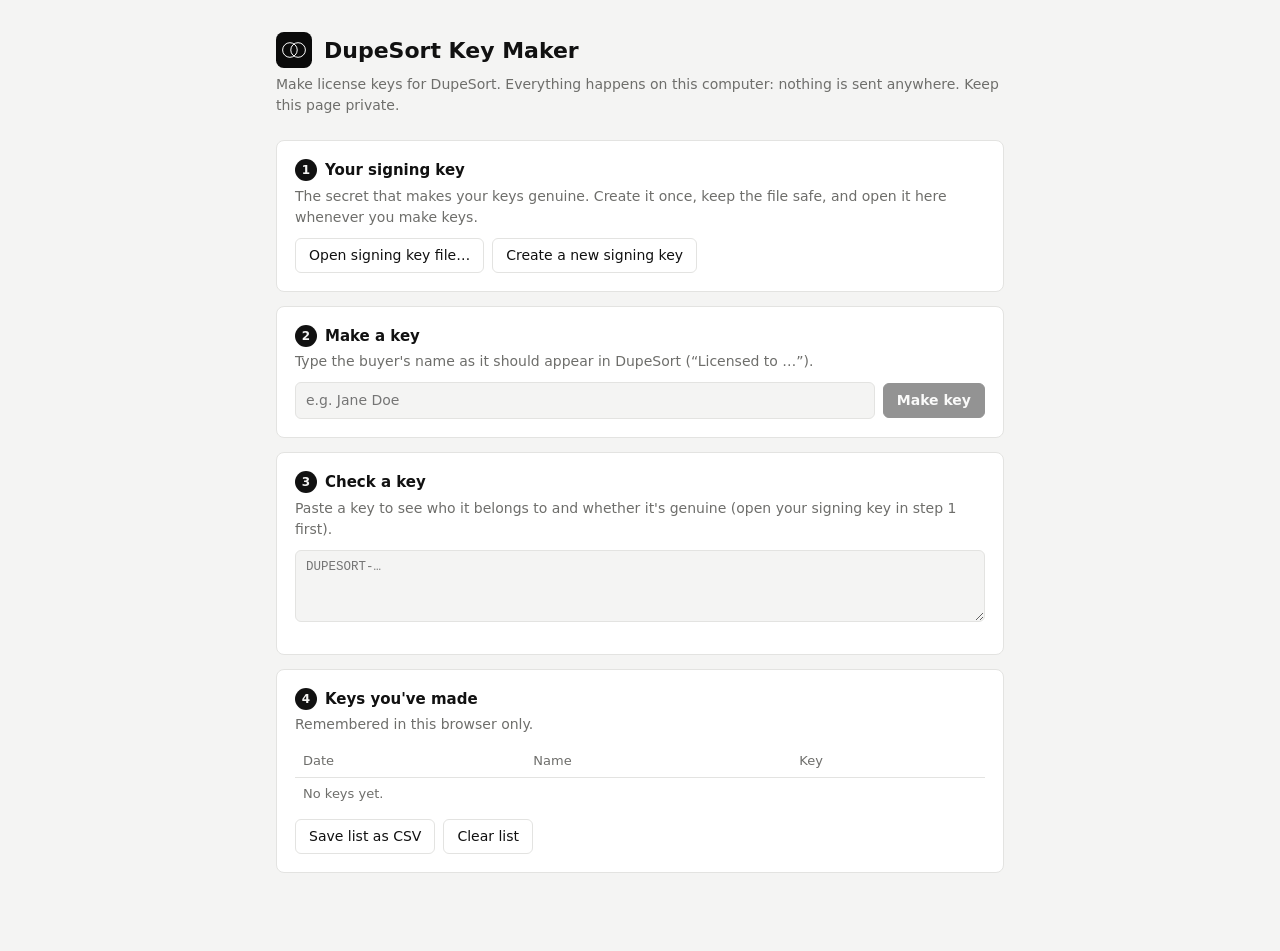
==== packaging/DupeSort Key Maker.html @ 5075fc5e "DupeSort Key Maker: make license keys in the browser, no install packaging/DupeSort Key Maker.html i" ====
<!doctype html>
<html lang="en">
<head>
<meta charset="utf-8">
<meta name="viewport" content="width=device-width, initial-scale=1">
<title>DupeSort Key Maker</title>
<style>
  :root { --bg:#f4f4f3; --surface:#fff; --line:#e3e3e1; --fg:#111; --muted:#6e6e6b; --soft:#ebebea; --ok:#15803d; --bad:#b42318; color-scheme: light; }
  @media (prefers-color-scheme: dark) { :root { --bg:#0e0e0e; --surface:#161616; --line:#2a2a2a; --fg:#ededed; --muted:#8f8f8c; --soft:#262626; --ok:#4ade80; --bad:#ff7b72; color-scheme: dark; } }
  * { box-sizing: border-box; }
  body { margin: 0; background: var(--bg); color: var(--fg); font: 14px/1.5 Inter, system-ui, -apple-system, "Segoe UI", Roboto, sans-serif; }
  main { max-width: 760px; margin: 0 auto; padding: 32px 16px 64px; }
  header { display: flex; align-items: center; gap: 12px; margin-bottom: 6px; }
  header svg { width: 36px; height: 36px; flex: none; }
  h1 { font-size: 22px; font-weight: 600; margin: 0; }
  .lead { color: var(--muted); margin: 0 0 24px; }
  section { background: var(--surface); border: 1px solid var(--line); border-radius: 8px; padding: 18px; margin-bottom: 14px; }
  h2 { font-size: 15px; font-weight: 600; margin: 0 0 4px; display: flex; gap: 8px; align-items: center; }
  h2 .n { display: inline-grid; place-items: center; width: 22px; height: 22px; border-radius: 50%; background: var(--fg); color: var(--bg); font-size: 12px; }
  p { margin: 0 0 10px; }
  .muted { color: var(--muted); }
  .row { display: flex; gap: 8px; flex-wrap: wrap; align-items: center; }
  button, .btn { font: inherit; min-height: 34px; padding: 6px 13px; border-radius: 6px; border: 1px solid var(--line); background: var(--surface); color: var(--fg); cursor: pointer; text-decoration: none; display: inline-flex; align-items: center; gap: 6px; white-space: nowrap; }
  button:hover, .btn:hover { background: var(--soft); }
  button.primary { background: var(--fg); color: var(--bg); border-color: var(--fg); font-weight: 600; }
  button:disabled { opacity: .45; cursor: default; }
  input[type=text], textarea { font: inherit; color: inherit; background: var(--bg); border: 1px solid var(--line); border-radius: 6px; padding: 7px 10px; width: 100%; }
  textarea { font-family: ui-monospace, "SF Mono", Menlo, Consolas, monospace; font-size: 12.5px; resize: vertical; }
  code, .mono { font-family: ui-monospace, "SF Mono", Menlo, Consolas, monospace; font-size: 12.5px; overflow-wrap: anywhere; }
  .box { background: var(--bg); border: 1px solid var(--line); border-radius: 6px; padding: 10px 12px; margin: 10px 0; }
  .ok { color: var(--ok); } .bad { color: var(--bad); }
  .warn { border-left: 3px solid var(--fg); padding: 6px 10px; background: var(--bg); margin: 10px 0; }
  table { width: 100%; border-collapse: collapse; font-size: 13px; }
  th, td { text-align: left; padding: 6px 8px; border-top: 1px solid var(--line); vertical-align: top; }
  th { color: var(--muted); font-weight: 500; border-top: 0; }
  [hidden] { display: none !important; }
</style>
</head>
<body>
<main>
  <header>
    <svg viewBox="0 0 512 512" aria-hidden="true"><rect width="512" height="512" rx="112" fill="#0a0a0a"/><g fill="none" stroke="#fff" stroke-width="14"><circle cx="198" cy="256" r="104"/><circle cx="314" cy="256" r="104"/></g></svg>
    <h1>DupeSort Key Maker</h1>
  </header>
  <p class="lead">Make license keys for DupeSort. Everything happens on this computer: nothing is sent anywhere. Keep this page private.</p>

  <section>
    <h2><span class="n">1</span> Your signing key</h2>
    <p class="muted">The secret that makes your keys genuine. Create it once, keep the file safe, and open it here whenever you make keys.</p>
    <div class="row">
      <button id="open" type="button">Open signing key file…</button>
      <button id="create" type="button">Create a new signing key</button>
      <input id="file" type="file" accept=".txt,*" hidden>
    </div>
    <div id="loaded" hidden>
      <p class="ok" style="margin-top:12px">✓ Signing key loaded.</p>
      <p>Public key (safe to share; it goes into the app):</p>
      <div class="box mono" id="public"></div>
      <div class="row">
        <button id="copy-public" type="button">Copy public key</button>
        <span class="muted" id="public-note"></span>
      </div>
    </div>
    <div class="warn" id="created-warning" hidden>
      <b>Saved as “dupesort-signing-key.txt” in your Downloads.</b> Move it somewhere safe and back it up
      (a password manager is ideal). Never share it or put it in GitHub. Without it you can't make keys that
      existing copies of DupeSort accept; with it, anyone can.
    </div>
  </section>

  <section>
    <h2><span class="n">2</span> Make a key</h2>
    <p class="muted">Type the buyer's name as it should appear in DupeSort (“Licensed to …”).</p>
    <div class="row" style="flex-wrap:nowrap">
      <input id="name" type="text" placeholder="e.g. Jane Doe" autocomplete="off">
      <button id="make" class="primary" type="button" disabled>Make key</button>
    </div>
    <div id="made" hidden>
      <div class="box mono" id="key"></div>
      <div class="row">
        <button id="copy-key" type="button">Copy key</button>
        <a class="btn" id="email" href="#">Email it…</a>
        <span class="muted" id="made-note"></span>
      </div>
    </div>
  </section>

  <section>
    <h2><span class="n">3</span> Check a key</h2>
    <p class="muted">Paste a key to see who it belongs to and whether it's genuine (open your signing key in step 1 first).</p>
    <textarea id="check" rows="3" placeholder="DUPESORT-…"></textarea>
    <p id="check-result" style="margin:8px 0 0"></p>
  </section>

  <section>
    <h2><span class="n">4</span> Keys you've made</h2>
    <p class="muted">Remembered in this browser only.</p>
    <table><thead><tr><th>Date</th><th>Name</th><th>Key</th></tr></thead><tbody id="log"></tbody></table>
    <div class="row" style="margin-top:10px">
      <button id="export" type="button">Save list as CSV</button>
      <button id="clear" type="button">Clear list</button>
    </div>
  </section>
</main>
<script id="core">
(() => {
// Ed25519 (RFC 8032) and DupeSort license keys, the same as dupesort/licensing.py.
// Pure JavaScript with BigInt; SHA-512 comes from the browser (or Node) Web Crypto API.

const p = 2n ** 255n - 19n;
const q = 2n ** 252n + 27742317777372353535851937790883648493n;
const mod = (a, m = p) => ((a % m) + m) % m;

function powmod(b, e, m = p) {
  let r = 1n;
  b = mod(b, m);
  while (e > 0n) {
    if (e & 1n) r = (r * b) % m;
    b = (b * b) % m;
    e >>= 1n;
  }
  return r;
}

const d = mod(-121665n * powmod(121666n, p - 2n));
const sqrtM1 = powmod(2n, (p - 1n) / 4n);

function add(P, Q) {
  const A = mod((P[1] - P[0]) * (Q[1] - Q[0])), B = mod((P[1] + P[0]) * (Q[1] + Q[0]));
  const C = mod(2n * P[3] * Q[3] * d), D = mod(2n * P[2] * Q[2]);
  const E = B - A, F = D - C, G = D + C, H = B + A;
  return [mod(E * F), mod(G * H), mod(F * G), mod(E * H)];
}

function mul(s, P) {
  let Q = [0n, 1n, 1n, 0n];
  while (s > 0n) {
    if (s & 1n) Q = add(Q, P);
    P = add(P, P);
    s >>= 1n;
  }
  return Q;
}

function recoverX(y, sign) {
  if (y >= p) return null;
  const x2 = mod((y * y - 1n) * powmod(d * y * y + 1n, p - 2n));
  if (x2 === 0n) return sign ? null : 0n;
  let x = powmod(x2, (p + 3n) / 8n);
  if (mod(x * x - x2) !== 0n) x = mod(x * sqrtM1);
  if (mod(x * x - x2) !== 0n) return null;
  if (Number(x & 1n) !== sign) x = p - x;
  return x;
}

const gy = mod(4n * powmod(5n, p - 2n));
const gx = recoverX(gy, 0);
const G = [gx, gy, 1n, mod(gx * gy)];

const toLE = (n, len = 32) => {
  const out = new Uint8Array(len);
  for (let i = 0; i < len; i++, n >>= 8n) out[i] = Number(n & 255n);
  return out;
};
const fromLE = (b) => b.reduceRight((acc, x) => (acc << 8n) | BigInt(x), 0n);

function compress(P) {
  const zinv = powmod(P[2], p - 2n);
  const x = mod(P[0] * zinv), y = mod(P[1] * zinv);
  return toLE(y | ((x & 1n) << 255n));
}

function decompress(s) {
  if (s.length !== 32) return null;
  let y = fromLE(s);
  const sign = Number(y >> 255n);
  y &= (1n << 255n) - 1n;
  const x = recoverX(y, sign);
  return x === null ? null : [x, y, 1n, mod(x * y)];
}

function equal(P, Q) {
  return mod(P[0] * Q[2] - Q[0] * P[2]) === 0n && mod(P[1] * Q[2] - Q[1] * P[2]) === 0n;
}

const concat = (...parts) => {
  const out = new Uint8Array(parts.reduce((n, x) => n + x.length, 0));
  let o = 0;
  for (const x of parts) {
    out.set(x, o);
    o += x.length;
  }
  return out;
};

async function sha512(bytes) {
  return new Uint8Array(await crypto.subtle.digest('SHA-512', bytes));
}

async function expand(secret) {
  const h = await sha512(secret);
  let a = fromLE(h.slice(0, 32));
  a &= (1n << 254n) - 8n;
  a |= 1n << 254n;
  return [a, h.slice(32)];
}

const modq = async (bytes) => mod(fromLE(await sha512(bytes)), q);

async function publicKeyOf(secret) {
  const [a] = await expand(secret);
  return compress(mul(a, G));
}

async function sign(secret, message) {
  const [a, prefix] = await expand(secret);
  const A = compress(mul(a, G));
  const r = await modq(concat(prefix, message));
  const Rs = compress(mul(r, G));
  const s = mod(r + (await modq(concat(Rs, A, message))) * a, q);
  return concat(Rs, toLE(s));
}

async function verify(publicKey, message, signature) {
  if (publicKey.length !== 32 || signature.length !== 64) return false;
  const A = decompress(publicKey), R = decompress(signature.slice(0, 32));
  if (!A || !R) return false;
  const s = fromLE(signature.slice(32));
  if (s >= q) return false;
  const h = await modq(concat(signature.slice(0, 32), publicKey, message));
  return equal(mul(s, G), add(R, mul(h, A)));
}

// --- DupeSort license keys ---------------------------------------------------------------------

const hex = (b) => [...b].map((x) => x.toString(16).padStart(2, '0')).join('');
function unhex(text) {
  const t = (text || '').trim().toLowerCase();
  if (!/^([0-9a-f]{2})+$/.test(t)) return null;
  return new Uint8Array(t.match(/../g).map((x) => parseInt(x, 16)));
}

const B32 = 'ABCDEFGHIJKLMNOPQRSTUVWXYZ234567';
function base32(bytes) {
  let bits = 0, value = 0, out = '';
  for (const b of bytes) {
    value = (value << 8) | b;
    bits += 8;
    while (bits >= 5) {
      out += B32[(value >>> (bits - 5)) & 31];
      bits -= 5;
    }
  }
  if (bits > 0) out += B32[(value << (5 - bits)) & 31];
  return out;
}
function unbase32(text) {
  let bits = 0, value = 0;
  const out = [];
  for (const ch of text) {
    const i = B32.indexOf(ch);
    if (i < 0) return null;
    value = (value << 5) | i;
    bits += 5;
    if (bits >= 8) {
      out.push((value >>> (bits - 8)) & 255);
      bits -= 8;
    }
  }
  return new Uint8Array(out);
}

const PREFIX = 'DUPESORT';

/** Same as licensing.make_key: payload {"v":1,"n":name,"d":date} + Ed25519 signature. */
async function makeKey(secret, name, issued) {
  const date = issued || new Date().toISOString().slice(0, 10);
  const payload = new TextEncoder().encode(JSON.stringify({ v: 1, n: name.trim(), d: date }));
  if (payload.length > 255) throw new Error('The name is too long for a key.');
  const raw = concat(new Uint8Array([payload.length]), payload, await sign(secret, payload));
  const text = base32(raw);
  return `${PREFIX}-${text.match(/.{1,5}/g).join('-')}`;
}

/** Same as licensing.read_key: {name, issued} for a genuine key, else null. */
async function readKey(text, publicKey) {
  let clean = (text || '').toUpperCase().replace(/[^A-Z0-9]/g, '');
  if (clean.startsWith(PREFIX)) clean = clean.slice(PREFIX.length);
  const raw = unbase32(clean);
  if (!raw || raw.length < 66) return null;
  const n = raw[0];
  const payload = raw.slice(1, 1 + n), signature = raw.slice(1 + n);
  if (!(await verify(publicKey, payload, signature))) return null;
  try {
    const data = JSON.parse(new TextDecoder().decode(payload));
    return { name: String(data.n ?? ''), issued: String(data.d ?? '') };
  } catch {
    return null;
  }
}

globalThis.DupeKeys = { publicKeyOf, sign, verify, hex, unhex, PREFIX, makeKey, readKey };
})();
</script>
<script>
(() => {
  const K = globalThis.DupeKeys;
  const $ = (s) => document.querySelector(s);
  let secret = null, publicKey = null;
  const LOG = 'dupesort-keymaker-log';

  const readLog = () => { try { return JSON.parse(localStorage.getItem(LOG) || '[]'); } catch { return []; } };
  const writeLog = (rows) => { try { localStorage.setItem(LOG, JSON.stringify(rows)); } catch {} };
  const esc = (s) => String(s).replace(/[&<>"']/g, (c) => ({ '&': '&amp;', '<': '&lt;', '>': '&gt;', '"': '&quot;', "'": '&#39;' })[c]);

  function renderLog() {
    const rows = readLog();
    $('#log').innerHTML = rows.length
      ? rows.slice().reverse().map((r) => `<tr><td>${esc(r.date)}</td><td>${esc(r.name)}</td><td class="mono">${esc(r.key)}</td></tr>`).join('')
      : '<tr><td colspan="3" class="muted">No keys yet.</td></tr>';
  }

  async function useSecret(bytes, created) {
    secret = bytes;
    publicKey = await K.publicKeyOf(secret);
    $('#public').textContent = K.hex(publicKey);
    $('#loaded').hidden = false;
    $('#created-warning').hidden = !created;
    $('#make').disabled = !$('#name').value.trim();
    $('#public-note').textContent = created
      ? 'Send this public key to put into DupeSort (dupesort/licensing.py), then release a new version.'
      : '';
    checkKey();
  }

  function download(name, text, type = 'text/plain') {
    const a = document.createElement('a');
    a.href = URL.createObjectURL(new Blob([text], { type }));
    a.download = name;
    a.click();
    setTimeout(() => URL.revokeObjectURL(a.href), 1000);
  }

  $('#create').addEventListener('click', async () => {
    if (secret && !confirm('A signing key is already loaded. Create a different one? Keys made with the new one only work after its public key is in DupeSort.')) return;
    const bytes = crypto.getRandomValues(new Uint8Array(32));
    download('dupesort-signing-key.txt', K.hex(bytes) + '\n');
    await useSecret(bytes, true);
  });
  $('#open').addEventListener('click', () => $('#file').click());
  $('#file').addEventListener('change', async (e) => {
    const f = e.target.files[0];
    e.target.value = '';
    if (!f) return;
    const bytes = K.unhex((await f.text()).trim());
    if (!bytes || bytes.length !== 32) {
      alert("That file isn't a DupeSort signing key (it should hold 64 hexadecimal characters).");
      return;
    }
    await useSecret(bytes, false);
  });
  $('#copy-public').addEventListener('click', () => navigator.clipboard.writeText($('#public').textContent));

  $('#name').addEventListener('input', () => { $('#make').disabled = !secret || !$('#name').value.trim(); });
  $('#name').addEventListener('keydown', (e) => { if (e.key === 'Enter' && !$('#make').disabled) $('#make').click(); });
  $('#make').addEventListener('click', async () => {
    const name = $('#name').value.trim();
    let key;
    try {
      key = await K.makeKey(secret, name);
    } catch (err) {
      alert(err.message);
      return;
    }
    const check = await K.readKey(key, publicKey);
    if (!check || check.name !== name) {
      alert('Something went wrong making that key. Please try again.');
      return;
    }
    $('#key').textContent = key;
    $('#made').hidden = false;
    $('#made-note').textContent = `For ${name}`;
    const subject = encodeURIComponent('Your DupeSort license key');
    const body = encodeURIComponent(
      `Hello ${name},\n\nThank you for buying DupeSort! Here is your license key:\n\n${key}\n\n` +
      'To activate: open DupeSort, choose Help > Activate DupeSort… (or click the trial button at the ' +
      'bottom of the sidebar), paste the key and press Activate.\n\nThe key works offline and stays ' +
      'activated when DupeSort updates. Please keep this email.\n');
    $('#email').href = `mailto:?subject=${subject}&body=${body}`;
    const rows = readLog();
    rows.push({ date: new Date().toISOString().slice(0, 10), name, key });
    writeLog(rows);
    renderLog();
  });
  $('#copy-key').addEventListener('click', () => navigator.clipboard.writeText($('#key').textContent));

  async function checkKey() {
    const text = $('#check').value.trim();
    const out = $('#check-result');
    if (!text) { out.textContent = ''; return; }
    if (!publicKey) { out.innerHTML = '<span class="muted">Open your signing key first (step 1).</span>'; return; }
    const lic = await K.readKey(text, publicKey);
    out.innerHTML = lic
      ? `<span class="ok">✓ Genuine.</span> Licensed to <b>${esc(lic.name)}</b>, made ${esc(lic.issued)}.`
      : '<span class="bad">✗ Not a genuine key</span> (or it was made with a different signing key).';
  }
  $('#check').addEventListener('input', checkKey);

  $('#export').addEventListener('click', () => {
    const q = (v) => `"${String(v).replace(/"/g, '""')}"`;
    const rows = readLog();
    download('DupeSort keys.csv', '﻿' + [['Date', 'Name', 'Key'], ...rows.map((r) => [r.date, r.name, r.key])].map((r) => r.map(q).join(',')).join('\r\n') + '\r\n', 'text/csv');
  });
  $('#clear').addEventListener('click', () => {
    if (confirm('Clear the list of keys made in this browser? The keys themselves keep working.')) { writeLog([]); renderLog(); }
  });

  renderLog();
  window.keymaker = { useSecret, get publicKey() { return publicKey; } };  // for tests
})();
</script>
</body>
</html>
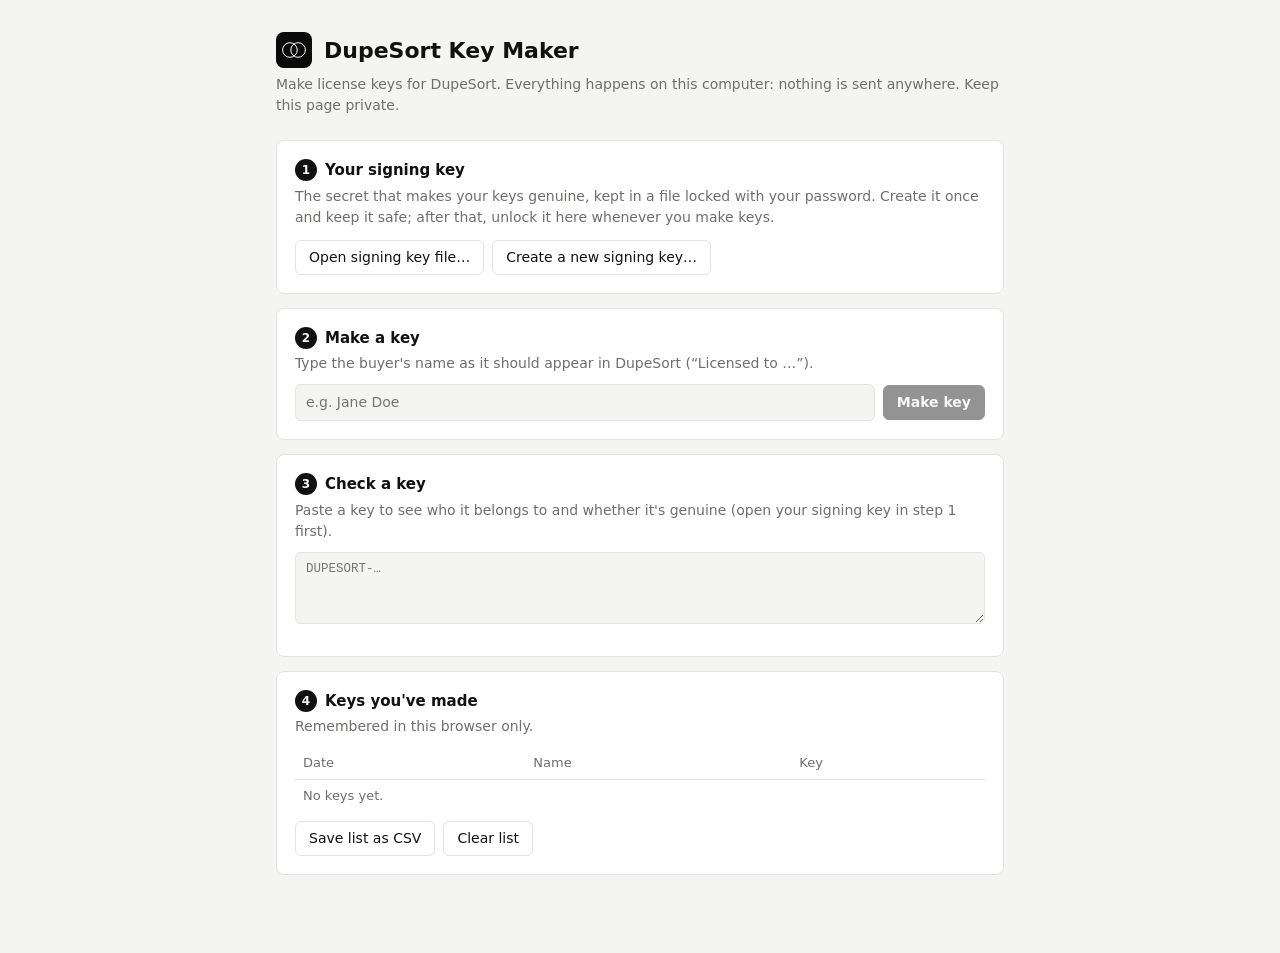
==== commit ed9c7a22: "DupeSort Key Maker as a portable app, with a password-locked signing key Like Tanod Key Maker: "Dupe" ====
--- a/packaging/DupeSort Key Maker.html
+++ b/packaging/DupeSort Key Maker.html
@@ -46,26 +46,58 @@
 
   <section>
     <h2><span class="n">1</span> Your signing key</h2>
-    <p class="muted">The secret that makes your keys genuine. Create it once, keep the file safe, and open it here whenever you make keys.</p>
-    <div class="row">
-      <button id="open" type="button">Open signing key file…</button>
-      <button id="create" type="button">Create a new signing key</button>
-      <input id="file" type="file" accept=".txt,*" hidden>
-    </div>
+    <p class="muted">The secret that makes your keys genuine, kept in a file locked with your password.
+      Create it once and keep it safe; after that, unlock it here whenever you make keys.</p>
+
+    <div id="current" hidden>
+      <p style="margin:0 0 6px">Signing key file: <span class="mono" id="current-path"></span></p>
+    </div>
+
+    <div id="unlock" hidden>
+      <div class="row" style="flex-wrap:nowrap">
+        <input id="unlock-pw" type="password" placeholder="Password for the signing key" autocomplete="current-password">
+        <button id="unlock-btn" class="primary" type="button">Unlock</button>
+      </div>
+      <p class="muted" id="unlock-msg" style="margin:6px 0 0"></p>
+    </div>
+
     <div id="loaded" hidden>
-      <p class="ok" style="margin-top:12px">✓ Signing key loaded.</p>
+      <p class="ok" style="margin-top:4px">✓ Signing key unlocked. It stays in memory only, until you close this page.</p>
       <p>Public key (safe to share; it goes into the app):</p>
       <div class="box mono" id="public"></div>
       <div class="row">
         <button id="copy-public" type="button">Copy public key</button>
+        <button id="reveal" type="button" hidden>Show in folder</button>
         <span class="muted" id="public-note"></span>
       </div>
     </div>
-    <div class="warn" id="created-warning" hidden>
-      <b>Saved as “dupesort-signing-key.txt” in your Downloads.</b> Move it somewhere safe and back it up
-      (a password manager is ideal). Never share it or put it in GitHub. Without it you can't make keys that
-      existing copies of DupeSort accept; with it, anyone can.
-    </div>
+
+    <div class="row" id="choose" style="margin-top:12px">
+      <button id="open" type="button">Open signing key file…</button>
+      <button id="create" type="button">Create a new signing key…</button>
+      <input id="file" type="file" accept=".txt,*" hidden>
+    </div>
+
+    <div id="path-form" hidden style="margin-top:10px">
+      <p class="muted" style="margin:0 0 6px">Paste the key file's location (in Explorer: Shift + right-click the file → Copy as path).</p>
+      <div class="row" style="flex-wrap:nowrap">
+        <input id="path" type="text" placeholder="e.g. D:\Keys\dupesort-signing-key.txt">
+        <button id="path-btn" type="button">Open</button>
+      </div>
+    </div>
+
+    <div id="new-form" hidden style="margin-top:12px">
+      <p style="margin:0 0 6px"><b>Choose a password</b> for the new signing key (at least 10 characters).
+        Nothing stores it: if you forget it, the key is gone and keys can't be made for versions already released.</p>
+      <div class="row" style="flex-wrap:nowrap">
+        <input id="new-pw" type="password" placeholder="Password" autocomplete="new-password">
+        <input id="new-pw2" type="password" placeholder="Type it again" autocomplete="new-password">
+        <button id="new-btn" class="primary" type="button">Create</button>
+      </div>
+      <p class="muted" id="new-msg" style="margin:6px 0 0"></p>
+    </div>
+
+    <div class="warn" id="created-warning" hidden></div>
   </section>
 
   <section>
@@ -299,38 +331,153 @@
   }
 }
 
-globalThis.DupeKeys = { publicKeyOf, sign, verify, hex, unhex, PREFIX, makeKey, readKey };
+// --- the signing key file, optionally locked with a password -----------------------------------
+// Plain: 64 hexadecimal characters (the same as packaging/license_tool.py).
+// Locked: "DUPESORT-PRIVATE-KEY-1:" + base64(salt 16 | iv 12 | AES-256-GCM ciphertext), with the
+// AES key derived from the password by PBKDF2-SHA256 (600,000 rounds). The password isn't stored.
+const LOCKED_PREFIX = 'DUPESORT-PRIVATE-KEY-1:';
+const KDF_ROUNDS = 600000;
+const MIN_PASSWORD = 10;
+
+const b64 = (bytes) => btoa(String.fromCharCode(...bytes));
+const unb64 = (text) => Uint8Array.from(atob(text), (c) => c.charCodeAt(0));
+
+async function aesKey(password, salt) {
+  const base = await crypto.subtle.importKey('raw', new TextEncoder().encode(password), 'PBKDF2', false, ['deriveKey']);
+  return crypto.subtle.deriveKey({ name: 'PBKDF2', salt, iterations: KDF_ROUNDS, hash: 'SHA-256' }, base,
+    { name: 'AES-GCM', length: 256 }, false, ['encrypt', 'decrypt']);
+}
+
+function isLocked(text) {
+  return (text || '').trim().startsWith(LOCKED_PREFIX);
+}
+
+/** The key file's text for `secret`: locked with `password`, or plain hex if none is given. */
+async function keyFileText(secret, password) {
+  if (!password) return hex(secret) + '\n';
+  if (password.length < MIN_PASSWORD) throw new Error(`Use a password of at least ${MIN_PASSWORD} characters.`);
+  const salt = crypto.getRandomValues(new Uint8Array(16)), iv = crypto.getRandomValues(new Uint8Array(12));
+  const ct = new Uint8Array(await crypto.subtle.encrypt({ name: 'AES-GCM', iv }, await aesKey(password, salt), secret));
+  return LOCKED_PREFIX + b64(concat(salt, iv, ct)) + '\n';
+}
+
+/** The 32-byte secret from a key file's text. Throws "password needed" / "wrong password". */
+async function secretFromFile(text, password) {
+  const t = (text || '').trim();
+  if (!isLocked(t)) {
+    const bytes = unhex(t);
+    if (!bytes || bytes.length !== 32) throw new Error("That file isn't a DupeSort signing key.");
+    return bytes;
+  }
+  if (!password) throw new Error('password needed');
+  let raw;
+  try {
+    raw = unb64(t.slice(LOCKED_PREFIX.length));
+  } catch {
+    throw new Error("That file isn't a DupeSort signing key.");
+  }
+  try {
+    const plain = await crypto.subtle.decrypt({ name: 'AES-GCM', iv: raw.slice(16, 28) },
+      await aesKey(password, raw.slice(0, 16)), raw.slice(28));
+    return new Uint8Array(plain);
+  } catch {
+    throw new Error('wrong password');
+  }
+}
+
+globalThis.DupeKeys = { publicKeyOf, sign, verify, hex, unhex, PREFIX, makeKey, readKey,
+  isLocked, keyFileText, secretFromFile, MIN_PASSWORD };
 })();
 </script>
 <script>
 (() => {
   const K = globalThis.DupeKeys;
   const $ = (s) => document.querySelector(s);
-  let secret = null, publicKey = null;
+  const APP = window.KEYMAKER || null; // set when the page runs inside DupeSort Key Maker
+  let secret = null, publicKey = null, lockedText = null, failures = 0;
   const LOG = 'dupesort-keymaker-log';
-
-  const readLog = () => { try { return JSON.parse(localStorage.getItem(LOG) || '[]'); } catch { return []; } };
-  const writeLog = (rows) => { try { localStorage.setItem(LOG, JSON.stringify(rows)); } catch {} };
+  let ledgerRows = [];
+
   const esc = (s) => String(s).replace(/[&<>"']/g, (c) => ({ '&': '&amp;', '<': '&lt;', '>': '&gt;', '"': '&quot;', "'": '&#39;' })[c]);
 
+  async function api(path, body = {}) {
+    const res = await fetch(path, { method: 'POST', headers: { 'Content-Type': 'application/json', 'X-Token': APP.token }, body: JSON.stringify(body) });
+    const data = await res.json().catch(() => ({}));
+    if (!res.ok) throw new Error(data.error || `The Key Maker answered ${res.status}.`);
+    return data;
+  }
+
+  // --- the ledger: a file next to the key (in the program), or this browser (page on its own) ---
+  function readLocal() { try { return JSON.parse(localStorage.getItem(LOG) || '[]'); } catch { return []; } }
+  async function addToLedger(row) {
+    if (APP) ledgerRows = (await api('/api/ledger/add', row)).ledger;
+    else {
+      ledgerRows = readLocal().concat([row]);
+      try { localStorage.setItem(LOG, JSON.stringify(ledgerRows)); } catch {}
+    }
+    renderLog();
+  }
   function renderLog() {
-    const rows = readLog();
-    $('#log').innerHTML = rows.length
-      ? rows.slice().reverse().map((r) => `<tr><td>${esc(r.date)}</td><td>${esc(r.name)}</td><td class="mono">${esc(r.key)}</td></tr>`).join('')
+    $('#log').innerHTML = ledgerRows.length
+      ? ledgerRows.slice().reverse().map((r) => `<tr><td>${esc(r.date)}</td><td>${esc(r.name)}</td><td class="mono">${esc(r.key)}</td></tr>`).join('')
       : '<tr><td colspan="3" class="muted">No keys yet.</td></tr>';
   }
 
-  async function useSecret(bytes, created) {
+  // --- step 1 ---------------------------------------------------------------------------------
+  function show(id, on) { $(id).hidden = !on; }
+
+  async function useSecret(bytes, note = '') {
     secret = bytes;
     publicKey = await K.publicKeyOf(secret);
     $('#public').textContent = K.hex(publicKey);
-    $('#loaded').hidden = false;
-    $('#created-warning').hidden = !created;
+    show('#loaded', true);
+    show('#unlock', false);
+    show('#new-form', false);
+    show('#path-form', false);
+    $('#public-note').textContent = note;
     $('#make').disabled = !$('#name').value.trim();
-    $('#public-note').textContent = created
-      ? 'Send this public key to put into DupeSort (dupesort/licensing.py), then release a new version.'
-      : '';
     checkKey();
+  }
+
+  async function openText(text, path) {
+    lockedText = null;
+    secret = null;
+    show('#loaded', false);
+    if (path) {
+      $('#current-path').textContent = path;
+      show('#current', true);
+    }
+    if (K.isLocked(text)) {
+      lockedText = text;
+      show('#unlock', true);
+      $('#unlock-msg').textContent = '';
+      $('#unlock-pw').value = '';
+      $('#unlock-pw').focus();
+      return;
+    }
+    await useSecret(await K.secretFromFile(text),
+      'This key file has no password. Make a new locked one with “Create a new signing key…” when you can.');
+  }
+
+  async function unlock() {
+    if (!lockedText) return;
+    const btn = $('#unlock-btn');
+    btn.disabled = true;
+    $('#unlock-msg').textContent = 'Unlocking…';
+    try {
+      await useSecret(await K.secretFromFile(lockedText, $('#unlock-pw').value));
+      failures = 0;
+      $('#unlock-pw').value = '';
+    } catch (e) {
+      failures += 1;
+      const wait = Math.min(30, 2 ** (failures - 1)); // a growing pause after wrong passwords
+      $('#unlock-msg').textContent = e.message === 'wrong password'
+        ? `That password doesn't open the key. Try again in ${wait} s.` : e.message;
+      await new Promise((r) => setTimeout(r, wait * 1000));
+      $('#unlock-msg').textContent = e.message === 'wrong password' ? "That password doesn't open the key." : e.message;
+    } finally {
+      btn.disabled = false;
+    }
   }
 
   function download(name, text, type = 'text/plain') {
@@ -341,26 +488,85 @@
     setTimeout(() => URL.revokeObjectURL(a.href), 1000);
   }
 
-  $('#create').addEventListener('click', async () => {
-    if (secret && !confirm('A signing key is already loaded. Create a different one? Keys made with the new one only work after its public key is in DupeSort.')) return;
+  async function createKey() {
+    const pw = $('#new-pw').value, pw2 = $('#new-pw2').value;
+    if (pw.length < K.MIN_PASSWORD) return ($('#new-msg').textContent = `Use at least ${K.MIN_PASSWORD} characters.`);
+    if (pw !== pw2) return ($('#new-msg').textContent = "The two passwords don't match.");
+    $('#new-msg').textContent = 'Creating…';
     const bytes = crypto.getRandomValues(new Uint8Array(32));
-    download('dupesort-signing-key.txt', K.hex(bytes) + '\n');
-    await useSecret(bytes, true);
+    const text = await K.keyFileText(bytes, pw);
+    let where;
+    try {
+      if (APP) where = (await api('/api/key/save', { text })).path;
+      else download('dupesort-signing-key.txt', text);
+    } catch (e) {
+      $('#new-msg').textContent = e.message;
+      return;
+    }
+    $('#new-pw').value = $('#new-pw2').value = '';
+    if (where) {
+      $('#current-path').textContent = where;
+      show('#current', true);
+    }
+    const warn = $('#created-warning');
+    warn.innerHTML = `<b>${where ? `Saved as ${esc(where)}.` : 'Saved as “dupesort-signing-key.txt” in your Downloads.'}</b> ` +
+      'Back it up now (a USB drive and a password manager are good places) and remember the password: ' +
+      "nothing stores it. Never share the file or put it in GitHub. Without it you can't make keys that existing " +
+      'copies of DupeSort accept.';
+    show('#created-warning', true);
+    await useSecret(bytes, 'Send this public key to be put into DupeSort (dupesort/licensing.py), then release a new version.');
+    if (APP) await loadLedger();
+  }
+
+  async function loadLedger() {
+    if (APP) ledgerRows = (await api('/api/state')).ledger;
+    else ledgerRows = readLocal();
+    renderLog();
+  }
+
+  $('#unlock-btn').addEventListener('click', unlock);
+  $('#unlock-pw').addEventListener('keydown', (e) => e.key === 'Enter' && unlock());
+  $('#create').addEventListener('click', () => {
+    if (secret && !confirm('A signing key is already unlocked. Create a different one? Keys made with the new one only work after its public key is in DupeSort.')) return;
+    show('#new-form', true);
+    show('#path-form', false);
+    $('#new-msg').textContent = '';
+    $('#new-pw').focus();
   });
-  $('#open').addEventListener('click', () => $('#file').click());
+  $('#new-btn').addEventListener('click', createKey);
+  $('#new-pw2').addEventListener('keydown', (e) => e.key === 'Enter' && createKey());
+  $('#open').addEventListener('click', () => {
+    if (APP) {
+      show('#path-form', true);
+      show('#new-form', false);
+      $('#path').focus();
+    } else $('#file').click();
+  });
+  $('#path-btn').addEventListener('click', async () => {
+    try {
+      const r = await api('/api/key/read', { path: $('#path').value });
+      await openText(r.text, r.path);
+      show('#path-form', false);
+      await loadLedger();
+    } catch (e) {
+      alert(e.message);
+    }
+  });
+  $('#path').addEventListener('keydown', (e) => e.key === 'Enter' && $('#path-btn').click());
   $('#file').addEventListener('change', async (e) => {
     const f = e.target.files[0];
     e.target.value = '';
     if (!f) return;
-    const bytes = K.unhex((await f.text()).trim());
-    if (!bytes || bytes.length !== 32) {
-      alert("That file isn't a DupeSort signing key (it should hold 64 hexadecimal characters).");
-      return;
-    }
-    await useSecret(bytes, false);
+    try {
+      await openText(await f.text(), f.name);
+    } catch (err) {
+      alert(err.message);
+    }
   });
   $('#copy-public').addEventListener('click', () => navigator.clipboard.writeText($('#public').textContent));
-
+  $('#reveal').addEventListener('click', () => api('/api/reveal').catch((e) => alert(e.message)));
+
+  // --- step 2: make a key ---------------------------------------------------------------------
   $('#name').addEventListener('input', () => { $('#make').disabled = !secret || !$('#name').value.trim(); });
   $('#name').addEventListener('keydown', (e) => { if (e.key === 'Enter' && !$('#make').disabled) $('#make').click(); });
   $('#make').addEventListener('click', async () => {
@@ -387,18 +593,20 @@
       'bottom of the sidebar), paste the key and press Activate.\n\nThe key works offline and stays ' +
       'activated when DupeSort updates. Please keep this email.\n');
     $('#email').href = `mailto:?subject=${subject}&body=${body}`;
-    const rows = readLog();
-    rows.push({ date: new Date().toISOString().slice(0, 10), name, key });
-    writeLog(rows);
-    renderLog();
+    try {
+      await addToLedger({ date: new Date().toISOString().slice(0, 10), name, key });
+    } catch (e) {
+      alert(`The key was made, but it couldn't be added to the ledger: ${e.message}`);
+    }
   });
   $('#copy-key').addEventListener('click', () => navigator.clipboard.writeText($('#key').textContent));
 
+  // --- step 3: check a key --------------------------------------------------------------------
   async function checkKey() {
     const text = $('#check').value.trim();
     const out = $('#check-result');
     if (!text) { out.textContent = ''; return; }
-    if (!publicKey) { out.innerHTML = '<span class="muted">Open your signing key first (step 1).</span>'; return; }
+    if (!publicKey) { out.innerHTML = '<span class="muted">Unlock your signing key first (step 1).</span>'; return; }
     const lic = await K.readKey(text, publicKey);
     out.innerHTML = lic
       ? `<span class="ok">✓ Genuine.</span> Licensed to <b>${esc(lic.name)}</b>, made ${esc(lic.issued)}.`
@@ -406,17 +614,45 @@
   }
   $('#check').addEventListener('input', checkKey);
 
+  // --- step 4: keys made ----------------------------------------------------------------------
   $('#export').addEventListener('click', () => {
     const q = (v) => `"${String(v).replace(/"/g, '""')}"`;
-    const rows = readLog();
-    download('DupeSort keys.csv', '﻿' + [['Date', 'Name', 'Key'], ...rows.map((r) => [r.date, r.name, r.key])].map((r) => r.map(q).join(',')).join('\r\n') + '\r\n', 'text/csv');
+    download('DupeSort keys.csv', '\ufeff' + [['Date', 'Name', 'Key'], ...ledgerRows.map((r) => [r.date, r.name, r.key])].map((r) => r.map(q).join(',')).join('\r\n') + '\r\n', 'text/csv');
   });
   $('#clear').addEventListener('click', () => {
-    if (confirm('Clear the list of keys made in this browser? The keys themselves keep working.')) { writeLog([]); renderLog(); }
+    if (confirm('Clear the list of keys made in this browser? The keys themselves keep working.')) {
+      try { localStorage.setItem(LOG, '[]'); } catch {}
+      ledgerRows = [];
+      renderLog();
+    }
   });
 
-  renderLog();
-  window.keymaker = { useSecret, get publicKey() { return publicKey; } };  // for tests
+  // --- start ----------------------------------------------------------------------------------
+  (async () => {
+    if (APP) {
+      // In the program: the ledger is a file next to the key, so it isn't cleared from here.
+      $('#clear').hidden = true;
+      $('#reveal').hidden = false;
+      document.querySelector('#log').closest('section').querySelector('.muted').textContent =
+        'Saved in “DupeSort keys ledger.csv” next to your signing key file.';
+      setInterval(() => api('/api/ping').catch(() => {}), 30000); // keep the program open
+      const st = await api('/api/state');
+      $('#open').textContent = 'Use another signing key file…';
+      if (st.exists) {
+        const r = await api('/api/key/read', {});
+        await openText(r.text, r.path);
+      } else {
+        $('#current-path').textContent = 'none yet. Create one, or open the one you have.';
+        show('#current', true);
+      }
+      ledgerRows = st.ledger;
+    } else {
+      ledgerRows = readLocal();
+    }
+    renderLog();
+  })().catch((e) => alert(e.message));
+
+  window.keymaker = { useSecret, openText, get publicKey() { return publicKey; } };  // for tests
 })();
 </script>
 </body>
